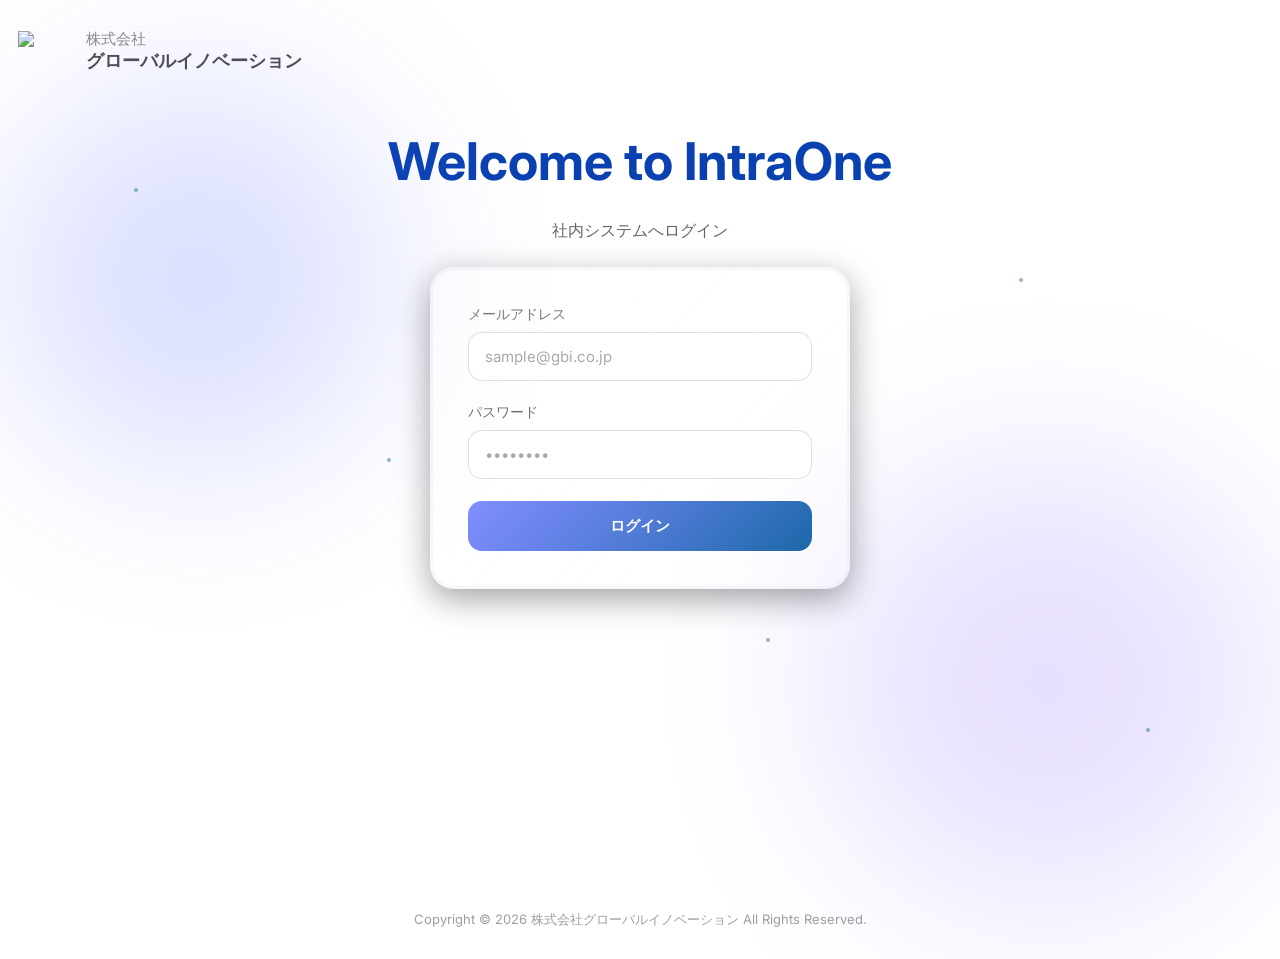
==== index.html @ fb1b14fa "Add files via upload" ====
<!DOCTYPE html>
<html lang="ja">
<head>
<meta charset="UTF-8">
<meta name="viewport" content="width=device-width, initial-scale=1.0">

<title>IntraOne | Login</title>

<link href="https://fonts.googleapis.com/css2?family=Inter:wght@400;500;600;700&display=swap" rel="stylesheet">

<link rel="stylesheet"
href="https://cdnjs.cloudflare.com/ajax/libs/font-awesome/6.5.0/css/all.min.css">

<link rel="stylesheet" href="style.css">
</head>

<body>

<section class="hero">

<div class="glow glow1"></div>
<div class="glow glow2"></div>

<div class="particles">
  <span></span><span></span><span></span>
  <span></span><span></span>
</div>

<div class="hero-content">

  <!-- LEFT -->
  <div class="left-content">

    <div class="logo-wrap">
      <img src="images/logo.png" alt="GBI Logo">

      <div class="logo-text">
        <span class="small-text">株式会社</span>
        <h1>グローバルイノベーション</h1>
      </div>
    </div>

    <div class="welcome-text">
      <h2>Welcome to IntraOne</h2>
       </div> 
     <div class="welcome-sub">
      <p>社内システムへログイン</p>
    </div>

    <!-- LOGIN CARD -->
    <div class="login-card">

      <form>

        <div class="input-group">
          <label>メールアドレス</label>
          <input type="email" placeholder="sample@gbi.co.jp">
        </div>

        <div class="input-group">
          <label>パスワード</label>
          <input type="password" placeholder="••••••••">
        </div>

        <button type="submit" class="login-btn">
          ログイン
        </button>

      </form>

    </div>

  </div>

  <!-- RIGHT
  <div class="hero-image">
    <img src="images/hero.png" alt="Hero">
  </div>

</div>
 -->
</section>

<footer>
    <br><br>
  <p>Copyright &#169; 2026 株式会社グローバルイノベーション All Rights Reserved.</p>
</footer>

</body>
</html>
---- style.css ----
*{
  margin-bottom:0;
  padding:0;
  box-sizing:border-box;
  font-family:'Inter',sans-serif;

}

body{
  background:white;
  overflow-x:hidden;
  overflow-y:auto;
  color:white;
}

/* HERO */

.hero{
  min-height:100vh;

  display:flex;
  flex-direction:column;
  justify-content:space-between;

  position:relative;
  overflow:visible;

  background:#ffffff;
} */

/* CONTENT */
.hero-content{
  max-width:100vh;
  margin:auto;

  width:100%;

  flex:1;

  display:flex;
  align-items:center;
  justify-content:center;

  gap:40px;

  position:relative;
  z-index:2;
}


/* LEFT  */

.left-content{
  width:100%;

  justify-content: center;
  align-items:center;
}

.logo-wrap{
  display:flex;
  align-items:center;
  gap:10px;
  margin-top: 20px;
  margin-left: 10px;
}

.logo-wrap img{
  width:58px;
}

.small-text{
  margin-bottom: -20px;
  font-size:15px;
  opacity:0.7;
  color: #595757;
}

.logo-text h1{
  font-size:18px;
  font-weight:600;
  margin-top: 0px;
  color:#4d4c4c;
}

.welcome-text{
  margin-top:60px;
  align-items: center;
  color:#0a41b1;
  text-align: center;
}

.welcome-sub{
  margin-top:30px;

  margin-bottom: 10px;
  color: #696262;
  text-align: center;
}

.welcome-text h2{
  font-size:52px;
  line-height:1.1;
  margin-bottom:14px;
}

.welcome-text p{
  color:rgba(255,255,255,0.7);
  font-size:16px;
}

.welcome-text,
.welcome-sub{
  text-align:center;
}

/* LOGIN CARD */

.login-card{
  margin-top:25px;

  width:100%;
  max-width:420px;

  background:rgba(255,255,255,0.08);

  border:3px solid rgba(227, 224, 224, 0.28);
  backdrop-filter:blur(18px);
  -webkit-backdrop-filter:blur(18px);
  border-radius:24px;

  padding:35px;

 box-shadow:
    0 10px 32px rgba(11, 11, 17, 0.378);
  

  align-items: center;
  margin-left:auto;
  margin-right:auto;
  position: relative;
  z-index: 10;
  overflow: hidden;
}

.login-card::before{
  content:"";

  position:absolute;
  inset:0;

  background:
    linear-gradient(
      135deg,
      rgba(255,255,255,0.35),
      rgba(255,255,255,0.02)
    );

  border-radius:24px;

  pointer-events:none;
}

input{
  position:relative;
  z-index:20;
}

.input-group{
  margin-bottom:22px;
  
}

.input-group label{
  display:block;
  margin-bottom:8px;
  font-size:14px;
  color:rgba(0, 0, 0, 0.75);
}

.input-group input{
  width:100%;
  padding:14px 16px;

  outline:none;

  border:1.5px solid rgba(0,0,0,0.12);

  border-radius:14px;

  background:white;

  color:rgb(0, 0, 0);
  font-size:15px;

  transition:0.25s ease;
}

.input-group input::placeholder{
  color:rgba(10, 10, 10, 0.35);
}

/* BUTTON */

.login-btn{
  width:100%;

  border:none;
  cursor:pointer;

  padding:15px;

  border-radius:14px;

  background:
  linear-gradient(135deg,#5b6cff,#0f60a2);

  color:white;
  font-size:15px;
  font-weight:600;

  transition:0.3s;
}

.login-btn:hover{
  transform:translateY(-2px);

  box-shadow:
  0 10px 30px rgba(91,108,255,0.4);
}

/* HERO IMAGE */

.hero-image{
  width:55%;
  display:flex;
  justify-content:center;
}


.hero-image img{
  width:170%;
  max-width:860px;

  animation:float 6s ease-in-out infinite;
  margin-left: -80px;
  margin-top: 100px;
}

/* FLOAT */

@keyframes float{
  0%{
    transform:translateY(0px);
  }

  50%{
    transform:translateY(-16px);
  }

  100%{
    transform:translateY(0px);
  }
}

/* GLOW */

.glow{
  position:absolute;
  border-radius:50%;
  filter:blur(90px);
}

.glow1{
  width:380px;
  height:380px;

  background:#5b6cff;

  top:80px;
  left:0;

  opacity:0.22;
}

.glow2{
  width:450px;
  height:450px;

  background:#7f56ff;

  right:0;
  bottom:0;

  opacity:0.18;
}

/* PARTICLES */

.particles{
  position:absolute;
  inset:0;
}

.particles span{
  position:absolute;

  width:4px;
  height:4px;

  border-radius:50%;
  background:rgba(35, 112, 154, 0.5);

  animation:particleFloat 10s linear infinite;
}

.particles span:nth-child(1){
  top:20%;
  left:10%;
}

.particles span:nth-child(2){
  top:50%;
  left:30%;
}

.particles span:nth-child(3){
  top:70%;
  left:60%;
}

.particles span:nth-child(4){
  top:30%;
  left:80%;
}

.particles span:nth-child(5){
  top:80%;
  left:90%;
}

.particles,
.glow{
  pointer-events:none;
}

@keyframes particleFloat{
  from{
    transform:translateY(0);
  }

  to{
    transform:translateY(-200px);
  }
}

/* FOOTER */

footer{
  width:100%;
  text-align:center;

  position:relative;
  z-index:10;
  margin-bottom: 30px;
  margin-top: -50px;
}

footer p{
  font-size:13px;
  color:rgba(0, 0, 0, 0.38);
}

/* MOBILE */

@media(max-width:980px){

  body{
    overflow:auto;
  }

  .hero-content{
    flex-direction:column;
    justify-content:center;
    text-align:center;

    padding:60px 24px;
  }

  .left-content{
    width:100%;
  }

  .hero-image{
    width:100%;
  }

  .hero-image img{
    max-width:500px;
  }

  .login-card{
    margin:40px auto 0;
  }

  .welcome-text h2{
    font-size:40px;
  }

}
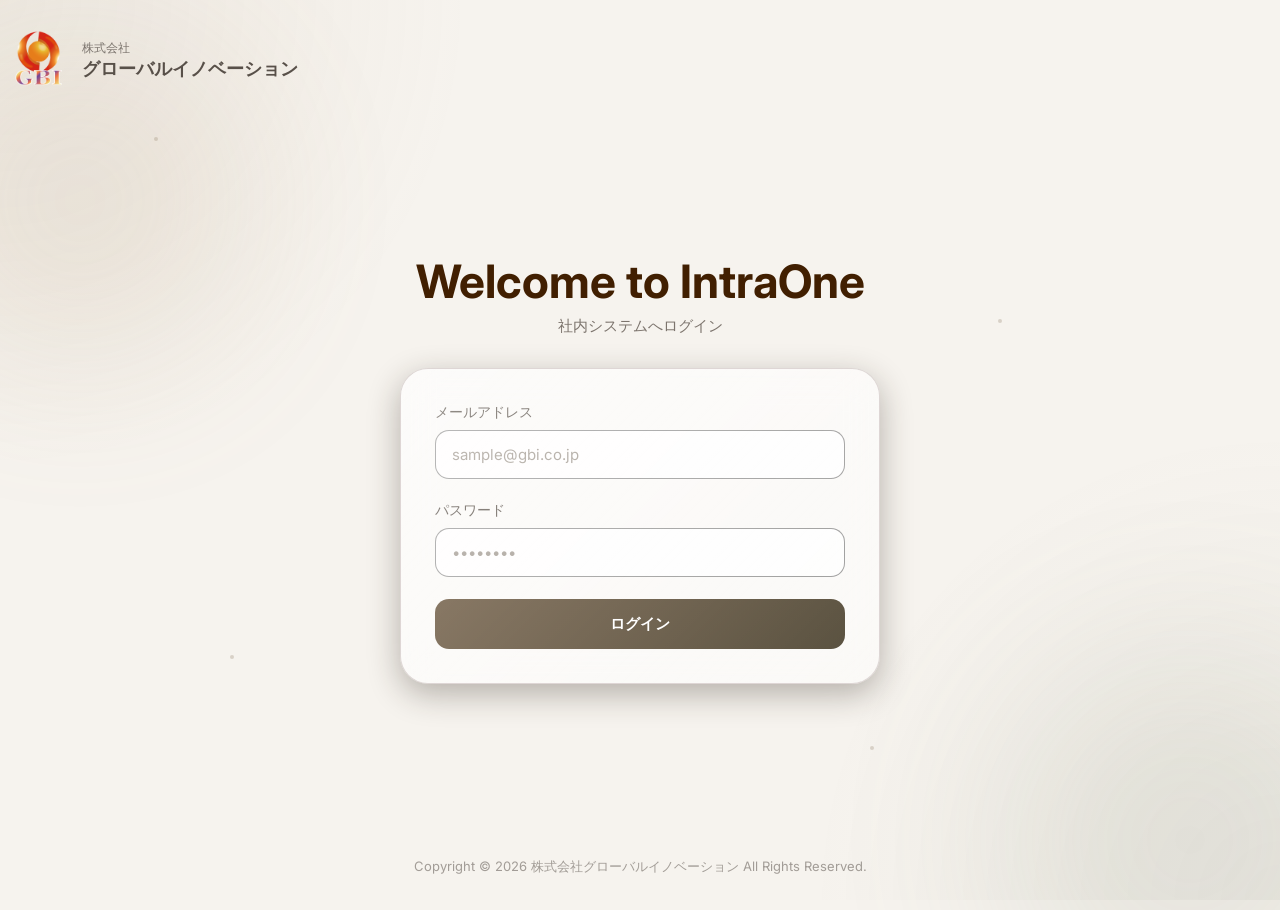
==== commit 0f73829a: "Add files via upload" ====
--- a/index.html
+++ b/index.html
@@ -1,5 +1,6 @@
 <!DOCTYPE html>
 <html lang="ja">
+
 <head>
 <meta charset="UTF-8">
 <meta name="viewport" content="width=device-width, initial-scale=1.0">
@@ -18,73 +19,126 @@
 
 <section class="hero">
 
-<div class="glow glow1"></div>
-<div class="glow glow2"></div>
+  <!-- GLOW -->
+  <div class="glow glow1"></div>
+  <div class="glow glow2"></div>
 
-<div class="particles">
-  <span></span><span></span><span></span>
-  <span></span><span></span>
-</div>
+  <!-- PARTICLES -->
+  <div class="particles">
+    <span></span>
+    <span></span>
+    <span></span>
+    <span></span>
+    <span></span>
+  </div>
 
-<div class="hero-content">
+  <div class="hero-content">
 
-  <!-- LEFT -->
-  <div class="left-content">
+    <!-- LEFT CONTENT -->
+    <div class="left-content">
 
-    <div class="logo-wrap">
-      <img src="images/logo.png" alt="GBI Logo">
+      <!-- LOGO -->
+      <div class="logo-wrap">
 
-      <div class="logo-text">
-        <span class="small-text">株式会社</span>
-        <h1>グローバルイノベーション</h1>
-      </div>
-    </div>
+        <img src="images/logo.png" alt="GBI Logo">
 
-    <div class="welcome-text">
-      <h2>Welcome to IntraOne</h2>
-       </div> 
-     <div class="welcome-sub">
-      <p>社内システムへログイン</p>
-    </div>
-
-    <!-- LOGIN CARD -->
-    <div class="login-card">
-
-      <form>
-
-        <div class="input-group">
-          <label>メールアドレス</label>
-          <input type="email" placeholder="sample@gbi.co.jp">
+        <div class="logo-text">
+          <span class="small-text">株式会社</span>
+          <h1>グローバルイノベーション</h1>
         </div>
 
-        <div class="input-group">
-          <label>パスワード</label>
-          <input type="password" placeholder="••••••••">
-        </div>
+      </div>
 
-        <button type="submit" class="login-btn">
-          ログイン
-        </button>
+      <!-- WELCOME -->
+      <div class="welcome-text">
+        <h2>Welcome to IntraOne</h2>
+      </div>
 
-      </form>
+      <div class="welcome-sub">
+        <p>社内システムへログイン</p>
+      </div>
+
+      <!-- LOGIN CARD -->
+      <div class="login-card">
+
+        <form id="loginForm">
+
+          <div class="input-group">
+            <label>メールアドレス</label>
+
+            <input
+              type="email"
+              placeholder="sample@gbi.co.jp"
+            >
+          </div>
+
+          <div class="input-group">
+            <label>パスワード</label>
+
+            <input
+              type="password"
+              placeholder="••••••••"
+            >
+          </div>
+
+          <button type="submit" class="login-btn">
+            ログイン
+          </button>
+
+        </form>
+
+      </div>
 
     </div>
 
+  
+
   </div>
 
-  <!-- RIGHT
-  <div class="hero-image">
-    <img src="images/hero.png" alt="Hero">
-  </div>
-
-</div>
- -->
 </section>
 
+<!-- FOOTER -->
 <footer>
-    <br><br>
-  <p>Copyright &#169; 2026 株式会社グローバルイノベーション All Rights Reserved.</p>
+  <p>
+    Copyright &#169; 2026
+    株式会社グローバルイノベーション
+    All Rights Reserved.
+  </p>
 </footer>
+
+<!-- LOGIN DEMO SCRIPT -->
+<script>
+
+document
+.getElementById("loginForm")
+.addEventListener("submit", function(e){
+
+    e.preventDefault();
+
+    const email =
+      document.querySelector('input[type="email"]').value;
+
+    const password =
+      document.querySelector('input[type="password"]').value;
+
+    // DEMO ACCOUNT
+    const demoEmail = "admin@gbi.co.jp";
+    const demoPassword = "gbi123";
+
+    if(email === demoEmail &&
+       password === demoPassword){
+
+        window.location.href = "dashboard.html";
+
+    }else{
+
+        alert("メールアドレスまたはパスワードが違います");
+
+    }
+
+});
+
+</script>
 
 </body>
 </html>
--- a/style.css
+++ b/style.css
@@ -1,16 +1,34 @@
 *{
-  margin-bottom:0;
+  margin:0;
   padding:0;
   box-sizing:border-box;
   font-family:'Inter',sans-serif;
-
 }
 
 body{
-  background:white;
-  overflow-x:hidden;
-  overflow-y:auto;
-  color:white;
+  background:#f6f3ee;
+  color:#2f2b28;
+  overflow:hidden;
+}
+
+/* BACKGROUND */
+
+body::before{
+  content:"";
+
+  position:fixed;
+  inset:0;
+
+  background:
+  radial-gradient(circle at top left,
+  rgba(180,155,122,0.10),
+  transparent 30%),
+
+  radial-gradient(circle at bottom right,
+  rgba(140,146,125,0.08),
+  transparent 30%);
+
+  z-index:-2;
 }
 
 /* HERO */
@@ -18,51 +36,141 @@
 .hero{
   min-height:100vh;
 
-  display:flex;
-  flex-direction:column;
-  justify-content:space-between;
-
   position:relative;
-  overflow:visible;
-
-  background:#ffffff;
-} */
+  overflow:hidden;
+
+  padding:30px 20px 100px;
+}
+
+/* GLOW */
+
+.glow{
+  position:absolute;
+  border-radius:50%;
+  filter:blur(90px);
+}
+
+.glow1{
+  width:320px;
+  height:320px;
+
+  background:#b49b7a;
+
+  top:40px;
+  left:-80px;
+
+  opacity:0.16;
+}
+
+.glow2{
+  width:380px;
+  height:380px;
+
+  background:#8c927d;
+
+  right:-100px;
+  bottom:-120px;
+
+  opacity:0.14;
+}
+
+/* PARTICLES */
+
+.particles{
+  position:absolute;
+  inset:0;
+  pointer-events:none;
+}
+
+.particles span{
+  position:absolute;
+
+  width:4px;
+  height:4px;
+
+  border-radius:50%;
+
+  background:rgba(140,122,100,0.28);
+
+  animation:floatParticle 12s linear infinite;
+}
+
+.particles span:nth-child(1){
+  top:15%;
+  left:12%;
+}
+
+.particles span:nth-child(2){
+  top:35%;
+  left:78%;
+}
+
+.particles span:nth-child(3){
+  top:72%;
+  left:18%;
+}
+
+.particles span:nth-child(4){
+  top:82%;
+  left:68%;
+}
+
+.particles span:nth-child(5){
+  top:55%;
+  left:48%;
+}
+
+@keyframes floatParticle{
+  from{
+    transform:translateY(0);
+  }
+
+  to{
+    transform:translateY(-180px);
+  }
+}
 
 /* CONTENT */
+
 .hero-content{
-  max-width:100vh;
+  width:100%;
+  max-width:1200px;
+
   margin:auto;
 
-  width:100%;
-
-  flex:1;
+  min-height:calc(100vh - 120px);
 
   display:flex;
   align-items:center;
   justify-content:center;
 
-  gap:40px;
-
   position:relative;
-  z-index:2;
-}
-
-
-/* LEFT  */
+  z-index:5;
+}
+
+/* LOGIN AREA */
 
 .left-content{
   width:100%;
-
-  justify-content: center;
-  align-items:center;
-}
+  max-width:480px;
+
+  margin:auto;
+}
+
+/* LOGO */
 
 .logo-wrap{
+  position:absolute;
+
+  top:0;
+  left:0;
+
   display:flex;
   align-items:center;
-  gap:10px;
-  margin-top: 20px;
-  margin-left: 10px;
+
+  gap:14px;
+ 
+  margin-left: -30px;
 }
 
 .logo-wrap img{
@@ -70,77 +178,61 @@
 }
 
 .small-text{
-  margin-bottom: -20px;
-  font-size:15px;
-  opacity:0.7;
-  color: #595757;
+  font-size:12px;
+  color:#7b746d;
 }
 
 .logo-text h1{
   font-size:18px;
   font-weight:600;
-  margin-top: 0px;
-  color:#4d4c4c;
-}
+
+  color:#585049;
+}
+
+/* WELCOME */
 
 .welcome-text{
-  margin-top:60px;
-  align-items: center;
-  color:#0a41b1;
-  text-align: center;
-}
-
-.welcome-sub{
-  margin-top:30px;
-
-  margin-bottom: 10px;
-  color: #696262;
-  text-align: center;
+  text-align:center;
+  margin-bottom:10px;
 }
 
 .welcome-text h2{
-  font-size:52px;
+  font-size:46px;
   line-height:1.1;
-  margin-bottom:14px;
-}
-
-.welcome-text p{
-  color:rgba(255,255,255,0.7);
-  font-size:16px;
-}
-
-.welcome-text,
+
+  color:#411f01;
+  margin-top: 100px;
+}
+
 .welcome-sub{
   text-align:center;
+  margin-bottom:32px;
+
+  color:#7c746d;
+  font-size:15px;
 }
 
 /* LOGIN CARD */
 
 .login-card{
-  margin-top:25px;
-
-  width:100%;
-  max-width:420px;
-
-  background:rgba(255,255,255,0.08);
-
-  border:3px solid rgba(227, 224, 224, 0.28);
+  width:100%;
+
+  background:rgba(255,255,255,0.52);
+
+  border:1px solid rgba(163, 145, 145, 0.339);
+
   backdrop-filter:blur(18px);
   -webkit-backdrop-filter:blur(18px);
-  border-radius:24px;
-
-  padding:35px;
-
- box-shadow:
-    0 10px 32px rgba(11, 11, 17, 0.378);
-  
-
-  align-items: center;
-  margin-left:auto;
-  margin-right:auto;
-  position: relative;
-  z-index: 10;
-  overflow: hidden;
+
+  border-radius:28px;
+
+  padding:34px;
+
+  position:relative;
+  overflow:hidden;
+
+  box-shadow:
+  0 10px 32px rgba(44, 35, 25, 0.321);
 }
 
 .login-card::before{
@@ -150,54 +242,52 @@
   inset:0;
 
   background:
-    linear-gradient(
-      135deg,
-      rgba(255,255,255,0.35),
-      rgba(255,255,255,0.02)
-    );
-
-  border-radius:24px;
+  linear-gradient(
+    135deg,
+    rgba(255,255,255,0.35),
+    rgba(255,255,255,0.05)
+  );
 
   pointer-events:none;
 }
 
-input{
-  position:relative;
-  z-index:20;
-}
+/* INPUT */
 
 .input-group{
   margin-bottom:22px;
-  
 }
 
 .input-group label{
   display:block;
+
   margin-bottom:8px;
+
   font-size:14px;
-  color:rgba(0, 0, 0, 0.75);
+
+  color:#5b534b;
 }
 
 .input-group input{
   width:100%;
+
   padding:14px 16px;
 
-  outline:none;
-
-  border:1.5px solid rgba(0,0,0,0.12);
+  border:none;
+  outline: 1px;;
 
   border-radius:14px;
 
-  background:white;
-
-  color:rgb(0, 0, 0);
+  background:rgba(255,255,255,0.75);
+
+  border:1px solid rgba(16, 16, 15, 0.43);
+
+  color:#2f2b28;
+
   font-size:15px;
-
-  transition:0.25s ease;
 }
 
 .input-group input::placeholder{
-  color:rgba(10, 10, 10, 0.35);
+  color:#a29a91;
 }
 
 /* BUTTON */
@@ -213,198 +303,62 @@
   border-radius:14px;
 
   background:
-  linear-gradient(135deg,#5b6cff,#0f60a2);
+  linear-gradient(135deg,#604b31,#4d4431);
 
   color:white;
+
   font-size:15px;
   font-weight:600;
 
-  transition:0.3s;
+  transition:0.25s ease;
 }
 
 .login-btn:hover{
   transform:translateY(-2px);
 
   box-shadow:
-  0 10px 30px rgba(91,108,255,0.4);
-}
-
-/* HERO IMAGE */
-
-.hero-image{
-  width:55%;
-  display:flex;
-  justify-content:center;
-}
-
-
-.hero-image img{
-  width:170%;
-  max-width:860px;
-
-  animation:float 6s ease-in-out infinite;
-  margin-left: -80px;
-  margin-top: 100px;
-}
-
-/* FLOAT */
-
-@keyframes float{
-  0%{
-    transform:translateY(0px);
-  }
-
-  50%{
-    transform:translateY(-16px);
-  }
-
-  100%{
-    transform:translateY(0px);
-  }
-}
-
-/* GLOW */
-
-.glow{
-  position:absolute;
-  border-radius:50%;
-  filter:blur(90px);
-}
-
-.glow1{
-  width:380px;
-  height:380px;
-
-  background:#5b6cff;
-
-  top:80px;
+  0 10px 30px rgba(120,100,80,0.20);
+}
+
+/* FOOTER */
+
+footer{
+  position:fixed;
+
+  bottom:24px;
   left:0;
 
-  opacity:0.22;
-}
-
-.glow2{
-  width:450px;
-  height:450px;
-
-  background:#7f56ff;
-
-  right:0;
-  bottom:0;
-
-  opacity:0.18;
-}
-
-/* PARTICLES */
-
-.particles{
-  position:absolute;
-  inset:0;
-}
-
-.particles span{
-  position:absolute;
-
-  width:4px;
-  height:4px;
-
-  border-radius:50%;
-  background:rgba(35, 112, 154, 0.5);
-
-  animation:particleFloat 10s linear infinite;
-}
-
-.particles span:nth-child(1){
-  top:20%;
-  left:10%;
-}
-
-.particles span:nth-child(2){
-  top:50%;
-  left:30%;
-}
-
-.particles span:nth-child(3){
-  top:70%;
-  left:60%;
-}
-
-.particles span:nth-child(4){
-  top:30%;
-  left:80%;
-}
-
-.particles span:nth-child(5){
-  top:80%;
-  left:90%;
-}
-
-.particles,
-.glow{
-  pointer-events:none;
-}
-
-@keyframes particleFloat{
-  from{
-    transform:translateY(0);
-  }
-
-  to{
-    transform:translateY(-200px);
-  }
-}
-
-/* FOOTER */
-
-footer{
-  width:100%;
+  width:100%;
+
   text-align:center;
 
-  position:relative;
   z-index:10;
-  margin-bottom: 30px;
-  margin-top: -50px;
 }
 
 footer p{
   font-size:13px;
-  color:rgba(0, 0, 0, 0.38);
+
+  color:rgba(60,50,45,0.45);
 }
 
 /* MOBILE */
 
-@media(max-width:980px){
+@media(max-width:768px){
 
   body{
     overflow:auto;
   }
 
-  .hero-content{
-    flex-direction:column;
-    justify-content:center;
-    text-align:center;
-
-    padding:60px 24px;
-  }
-
-  .left-content{
-    width:100%;
-  }
-
-  .hero-image{
-    width:100%;
-  }
-
-  .hero-image img{
-    max-width:500px;
+  .hero{
+    padding:60px 20px 120px;
+  }
+
+  .welcome-text h2{
+    font-size:36px;
   }
 
   .login-card{
-    margin:40px auto 0;
-  }
-
-  .welcome-text h2{
-    font-size:40px;
+    padding:28px;
   }
 
 }
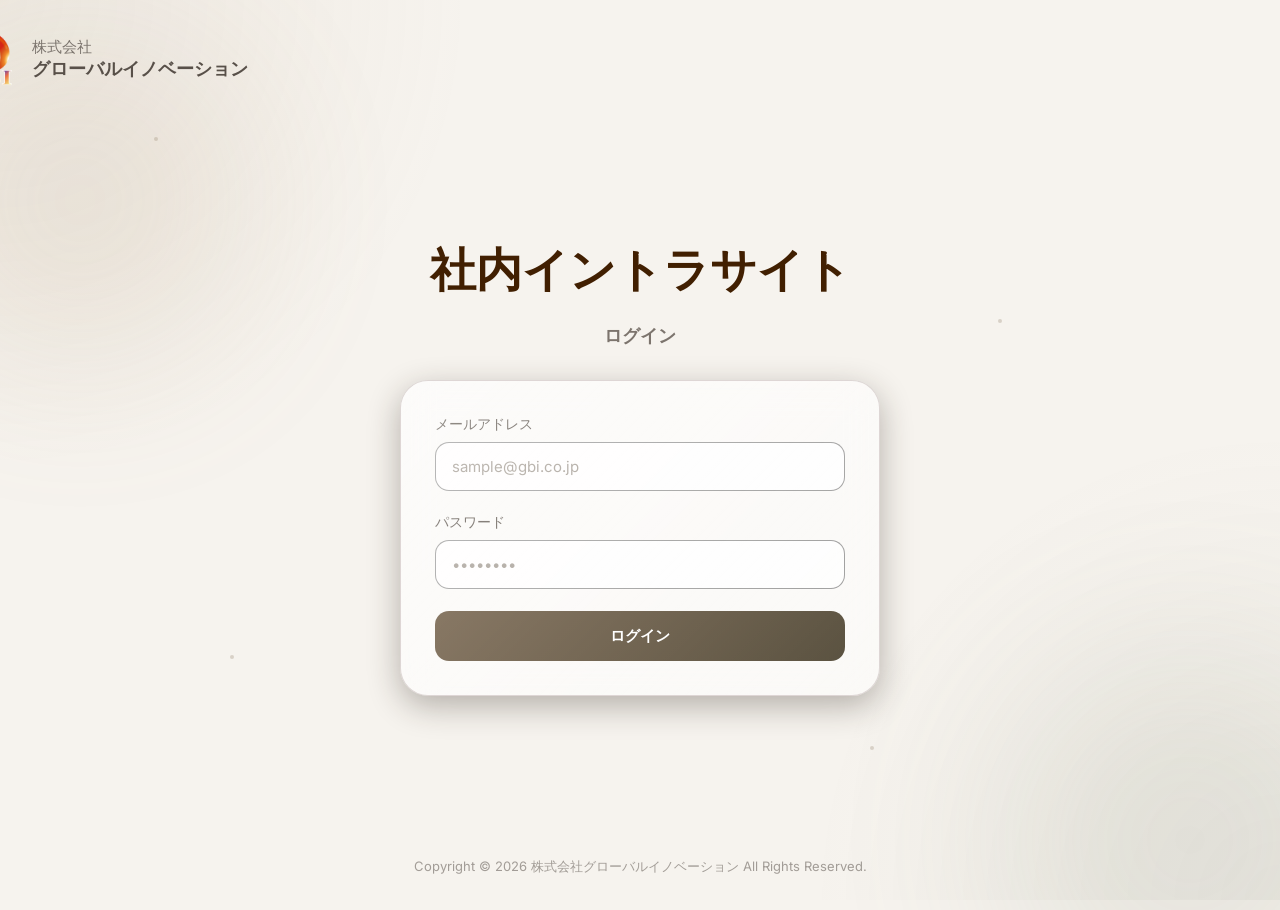
==== commit 9d619ea6: "Add files via upload" ====
--- a/index.html
+++ b/index.html
@@ -5,7 +5,7 @@
 <meta charset="UTF-8">
 <meta name="viewport" content="width=device-width, initial-scale=1.0">
 
-<title>IntraOne | Login</title>
+<title>社内イントラサイト | ログイン</title>
 
 <link href="https://fonts.googleapis.com/css2?family=Inter:wght@400;500;600;700&display=swap" rel="stylesheet">
 
@@ -51,11 +51,11 @@
 
       <!-- WELCOME -->
       <div class="welcome-text">
-        <h2>Welcome to IntraOne</h2>
+        <h2>社内イントラサイト</h2>
       </div>
-
+      <br>
       <div class="welcome-sub">
-        <p>社内システムへログイン</p>
+        <p>ログイン</p>
       </div>
 
       <!-- LOGIN CARD -->
--- a/style.css
+++ b/style.css
@@ -170,7 +170,7 @@
 
   gap:14px;
  
-  margin-left: -30px;
+  margin-left: -80px;
 }
 
 .logo-wrap img{
@@ -178,8 +178,9 @@
 }
 
 .small-text{
-  font-size:12px;
+  font-size:15px;
   color:#7b746d;
+  font-weight: 500;
 }
 
 .logo-text h1{
@@ -209,7 +210,8 @@
   margin-bottom:32px;
 
   color:#7c746d;
-  font-size:15px;
+  font-size:18px;
+  font-weight: 600;
 }
 
 /* LOGIN CARD */
